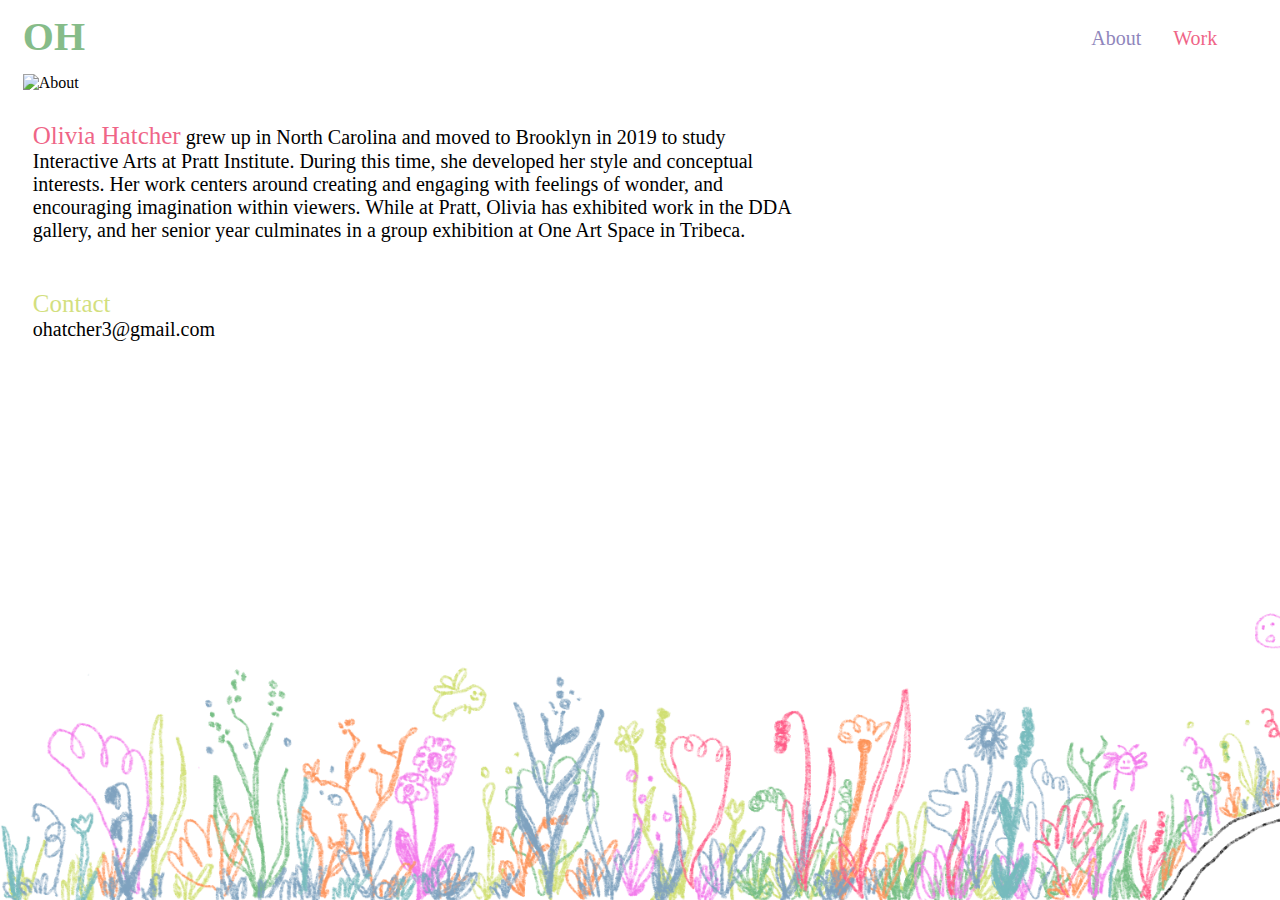
==== aboutMe.html @ 11f52f48 "Website First Upload" ====
<!DOCTYPE html>
<html lang="en">

<div class="topnav">
    <!-- <a  href="index.html">Home</a> -->
    <!-- <a href="screenBasedWork.html">Screen Based Work</a>
    <a href="installation.html">Installation</a> -->
    <a href="work.html" style="padding-right: 50px;">Work</a>
    <a class="active" href="aboutMe.html">About</a>
    
    <a class="name" href="index.html" >OH</a>
  </div>  
  <link rel="stylesheet" type="text/css" href="style.css">
  <head><title>About Me</title></head>
  <body style="background-image: url('Visuals/background_01.png'); background-repeat: no-repeat;
  background-attachment: fixed;background-size: cover;">
    <!-- <h3 style="padding-left: 20px;">About</h3> -->
    <img src="visuals/about_title.png" alt="About" style="width:200px; margin:10px;"> 
    <div class="flex-container-about">
      <!--<div style="align-self: flex-start; flex-basis: 50px;"> START OF FIRST FLEXBOX
        <p>
          *picture here*
        </p>
      </div>   END OF FIRST FLEXBOX-->
      <div style="flex-basis: 800px;"> <!--START OF SECOND FLEXBOX-->
        <p style="padding-left: 20px; padding-right: 20px;">
          <p1>Olivia Hatcher</p1> grew up in North Carolina and moved to Brooklyn in 2019 to study Interactive Arts at Pratt Institute. During this time, she developed her style and conceptual interests. Her work centers around creating and engaging with feelings of wonder, and encouraging imagination within viewers. While at Pratt, Olivia has exhibited work in the DDA gallery, and her senior year culminates in a group exhibition at One Art Space in Tribeca. 
        </p>
        <p style="padding-left: 20px; padding-right: 20px;">
          <p2>
            <br>Contact 
          </p2>
          <br>ohatcher3@gmail.com</p>
      </div> <!--END OF SECOND FLEXBOX-->
    </div>
    <!--<p>bio here</p>-->
</body>
</html>
---- style.css ----
/*
theme color codes (slightly muted rainbow)
darker red violet: #ca55ba
lighter red violet: #e380e6
hot pink: #ef6587
red: #e65d51
orange: #ef9965
yellow green: #d3df7f
green: #86bc89
blue: #86b9bc
perriwinkle: #86a1bc
purple: #9086bc
*/


html{
  margin: 0;
  padding: 0;
  font-family: groteskBold;
}

head,body{
  margin-left: 0px;
  margin-top: 0;
  margin-right: 0;
  padding: 0;
}
 

canvas {
  display: block;
}

@font-face {
  font-family: mont;
  src: url(Fonts/Mont-HeavyDEMO.otf);
}
@font-face {
  font-family: groteskBold;
  src: url(Fonts/AlteHaasGroteskBold.ttf);
}

@font-face {
  font-family: groteskRegular;
  src: url(Fonts/AlteHaasGroteskRegular.ttf);
}

@font-face {
  font-family: domine;
  src: url(Fonts/Domine-VariableFont_wght.ttf);
}

@font-face {
  font-family: phosb;
  src: url(Fonts/Phosb___.ttf);
}
@font-face {
  font-family: phosph11;
  src: url(Fonts/Phosph11.ttf);
}

@font-face {
  font-family: 'Open-Sans';
  src: url(Fonts/OpenSans-VariableFont_wdth\,wght.ttf);
}
@font-face {
  font-family: 'Work-Sans';
  src: url(Fonts/WorkSans-VariableFont_wght.ttf);
}


.center {
  display: block;
  margin-left: auto;
  margin-right: auto;
  width: 50%;
 /* padding: 100px; */
}

/* Add a black background color to the top navigation */
.topnav {
  background-color: white;
  overflow: hidden;
  font-family: "Helvetica Neue";
  font-weight: 300;
  padding-top: 0px;
}

/* Style the links inside the navigation bar */
.topnav a {
  float: right;
  color: #86b9bc;
  text-align: center;
  padding: 14px 16px; 
  text-decoration: none;
  font-size: 20px;
}

/* Change the color of links on hover */
.topnav a:hover {
  color: #e380e6;
  text-decoration: none;
  
}

/* Add a color to the active/current link */
.topnav a.active {
  /*background-color: #004643; */
  color: #9086bc;
}

.responsive {
  width: 100%;
  height: auto;
}

.topnav a.name {
  float: left;
  /*margin-top: 10px;*/
  margin-left: 10px;
  margin-right: 0;
  padding: 0%;
  color: #86bc89;
  font-family: "Helvetica Neue";
  font-weight:600;
  font-size: 40px; 
  -webkit-animation:colorchange 20s infinite alternate;
      
      
}


@-webkit-keyframes colorchange {
  0% {
    
    color: #ca55ba;
  }
  11% {
    
    color: #e380e6;
  }
  22% {
    
    color: #ef6587;
  }
  33% {
    
    color: #e65d51;
  }
  44% {
    
    color: #ef9965;
  }
  55% {
    
    color: #d3df7f;
  }
  66% {
    
    color: #86bc89;
  }
  77% {
    
    color: #86b9bc;
  }
  88% {
    
    color: #86a1bc;
  }
  100% {
    
    color: #9086bc;
  }
}

/*
STYLE FOR PORTFOLIO FILTERING SECTION
*/
* {
  box-sizing: border-box;
}

body {
  /*background-color: #f1f1f1; */
  padding-top: 1%; 
  padding-left: 1%;
  padding-right: 1%;
  font-family: 'Helvetica Neue';
}


.main {
  max-width: 1700px;
  /*margin: auto; */
} 

a:link{
  font-family: "Helvetica Neue";
  font-weight: 400;
  color: #ef6587;
  text-decoration: none;
}

a:visited{
  text-decoration: none;
  color: #86b9bc;
}

a:hover{
  text-decoration: underline;
}

h1 {
  font-size: 50px;
  word-break: break-all;
}

h3{
  font-family: 'Helvetica Neue';
  font-weight:500;
  font-size: 40px;
  color: #86a1bc;
}

h4{
  font-family: 'Helvetica Neue';
  font-size: 30px;
  font-weight: 300;
  color:#86bc89;
  margin-bottom:0;
  padding: 0;
}
h5{
  font-family: 'Helvetica Neue';
  font-size: 20px;
  font-weight: 300;
  font-style: italic;
  color:#86bc89;
}
h6{
  font-family: 'Helvetica Neue';
  font-weight:600;
  font-size: 18vw;
  color: #86a1bc;
  -webkit-animation:colorchange 20s infinite alternate;
}
p{
  font-family: 'Helvetica Neue';
  font-weight: 300;
  font-size: 20px;
  color:black;
  word-wrap:normal;
}

p1{
  font-family: 'Helvetica Neue';
  font-weight: 300;
  font-size: 25px;
  color:#ef6587;
  word-wrap:normal;
}


p2{
  font-family: 'Helvetica Neue';
  font-weight: 300;
  font-size: 25px;
  color:#d3df7f;
  word-wrap:normal;
}

p3{
  font-family: 'Helvetica Neue';
  font-weight: 300;
  font-size: 15px;
  word-wrap:normal;
}

p4{
  font-family: 'Helvetica Neue';
  font-weight: 300;
  font-size: 7vw;
  margin: auto;
  text-align: center;
}

.row {
  margin: 10px -16px;
}

/* Add padding BETWEEN each column */
.row,
.row > .column {
  padding: 20px;
}

/* Create three equal columns that floats next to each other */
.column {
  float: left;
  width: 33.33%;
  display: none; /* Hide all elements by default */
}

/* Clear floats after rows */ 
.row:after {
  content: "";
  display: table;
  clear: both;
}

/* Content */
.content {
  background-color: white;
  /*padding: 10px;*/
}

/* The "show" class is added to the filtered elements */
.show {
  display: block;
}

/* Style the buttons */
.btn {
  border: none;
  outline: none;
  /*padding: 14px 16px;*/
  padding-top: 10px;
  background-color: white;
  color:#86b9bc;
  cursor: pointer;
  font-family: 'analogue';
  font-size:17px;
}

.btn:hover {
  color: #86a1bc;
}

.btn.active {
  /*background-color: #666; */
  color:#9086bc;
}

/* STYLE FOR GALLERY IMAGES TEXT OVERLAY */
.overlayContainer {
  position: relative;
  height:100%;
}
.overlay {
  position: absolute;
  top: 0;
  bottom: 0;
  left: 0;
  right: 0;

  height: 99.4%;
  width: 100%;

  opacity: 0;
  transition: .5s ease;
  background-color: #86a1bc90; 
}

.overlayContainer:hover .overlay {
  opacity: 1;
}

.overlayText {
  color: white;
  font-size: 20px;
  font-style:italic;
  font-family: 'Helvetica Neue';
  font-weight:300;
  position: absolute;
  top: 50%;
  left: 50%;

  -webkit-transform: translate(-50%, -50%);
  -ms-transform: translate(-50%, -50%);
  transform: translate(-50%, -50%);
  
  text-align: center;
}

/* ARTWORK DETAIL PAGE SLIDESHOW STYLE*/
.slideshow-container{
  position:relative;
}
.mySlides{
  display:none;
}

/*seven columns*/
.thumbnail-column{
  float:left;
  width: 14.28%;
}

.demo {
  opacity: 0.6;
}

.active,
.demo:hover {
  opacity: 1;
}

/* FLEXBOX STYLE*/
.flex-container {
  display: flex;
  /*background-color: pink;*/
  flex-wrap: wrap;
}

.flex-container > div {
  /*background-color: #f1f1f1;*/
  margin: 10px;
  padding: 2%;
  font-size: 30px;
}

.flex-container-about {
  display: flex;
  /*flex-direction: column;*/
  flex-wrap: wrap;

}

.flex-container-gallery {
  display: flex;
  /*flex-direction: column;*/
  flex-wrap: wrap;

}

.flex-container-gallery > *{
  width:100%;
  padding:1rem;
}
@media (min-width:768px){
  .flex-container-gallery > *{
    width: calc(100%/3);
  }
  h6{
    font-size:8vw;
  }
  p4{
    font-size: 3vw;
  }
}
/*
.flex-container-gallery > div {
  background-color: #f1f1f1;
  margin: 0.5%;
  padding: 0px;
  font-size: 30px;
  flex-basis: 600px;
  max-width: 32%;
  height: auto;
  align-items: center; 
} */
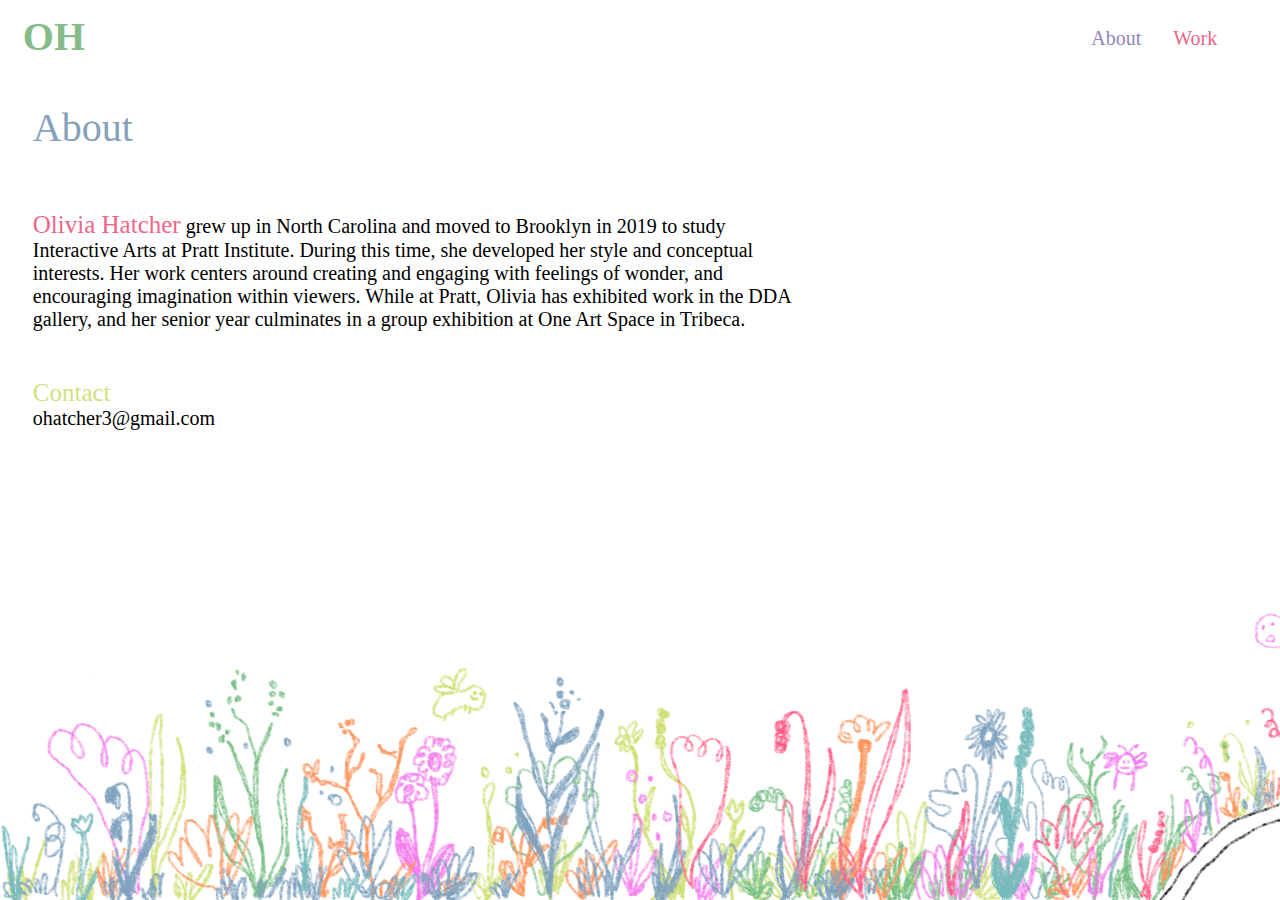
==== commit 9d48c514: "Title Updates" ====
--- a/aboutMe.html
+++ b/aboutMe.html
@@ -14,8 +14,8 @@
   <head><title>About Me</title></head>
   <body style="background-image: url('Visuals/background_01.png'); background-repeat: no-repeat;
   background-attachment: fixed;background-size: cover;">
-    <!-- <h3 style="padding-left: 20px;">About</h3> -->
-    <img src="visuals/about_title.png" alt="About" style="width:200px; margin:10px;"> 
+    <h3 style="padding-left: 20px; font-size: 40px;">About</h3>
+    <!-- <img src="visuals/about_title.png" alt="About" style="width:200px; margin:10px;"> -->
     <div class="flex-container-about">
       <!--<div style="align-self: flex-start; flex-basis: 50px;"> START OF FIRST FLEXBOX
         <p>
--- a/style.css
+++ b/style.css
@@ -220,6 +220,7 @@
   font-weight:500;
   font-size: 40px;
   color: #86a1bc;
+
 }
 
 h4{
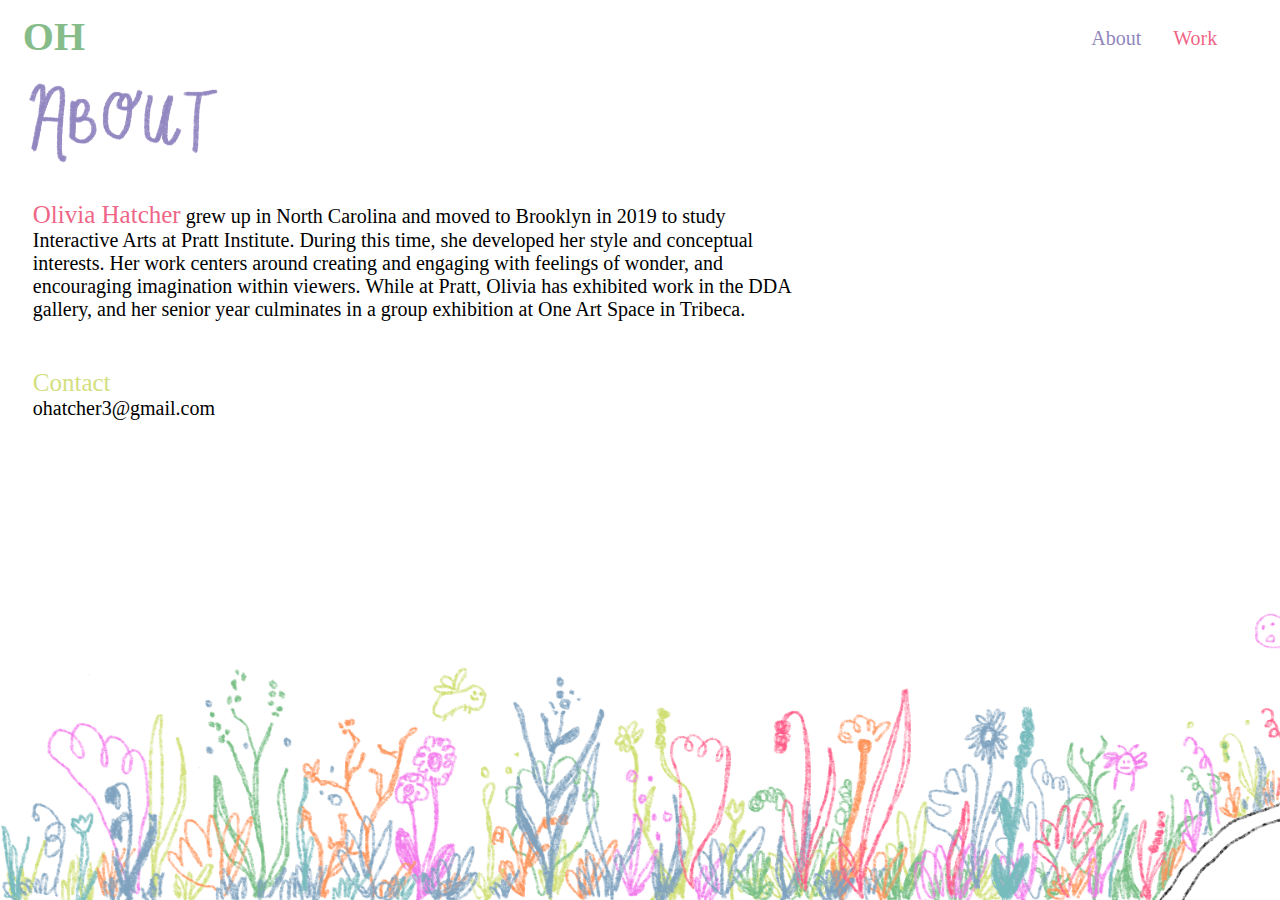
==== commit f08e95f4: "fixed capitalization errors" ====
--- a/aboutMe.html
+++ b/aboutMe.html
@@ -14,8 +14,8 @@
   <head><title>About Me</title></head>
   <body style="background-image: url('Visuals/background_01.png'); background-repeat: no-repeat;
   background-attachment: fixed;background-size: cover;">
-    <h3 style="padding-left: 20px; font-size: 40px;">About</h3>
-    <!-- <img src="visuals/about_title.png" alt="About" style="width:200px; margin:10px;"> -->
+    <!--<h3 style="padding-left: 20px; font-size: 40px;">About</h3>-->
+     <img src="Visuals/about_title.png" alt="About" style="width:200px; margin:10px;"> 
     <div class="flex-container-about">
       <!--<div style="align-self: flex-start; flex-basis: 50px;"> START OF FIRST FLEXBOX
         <p>
